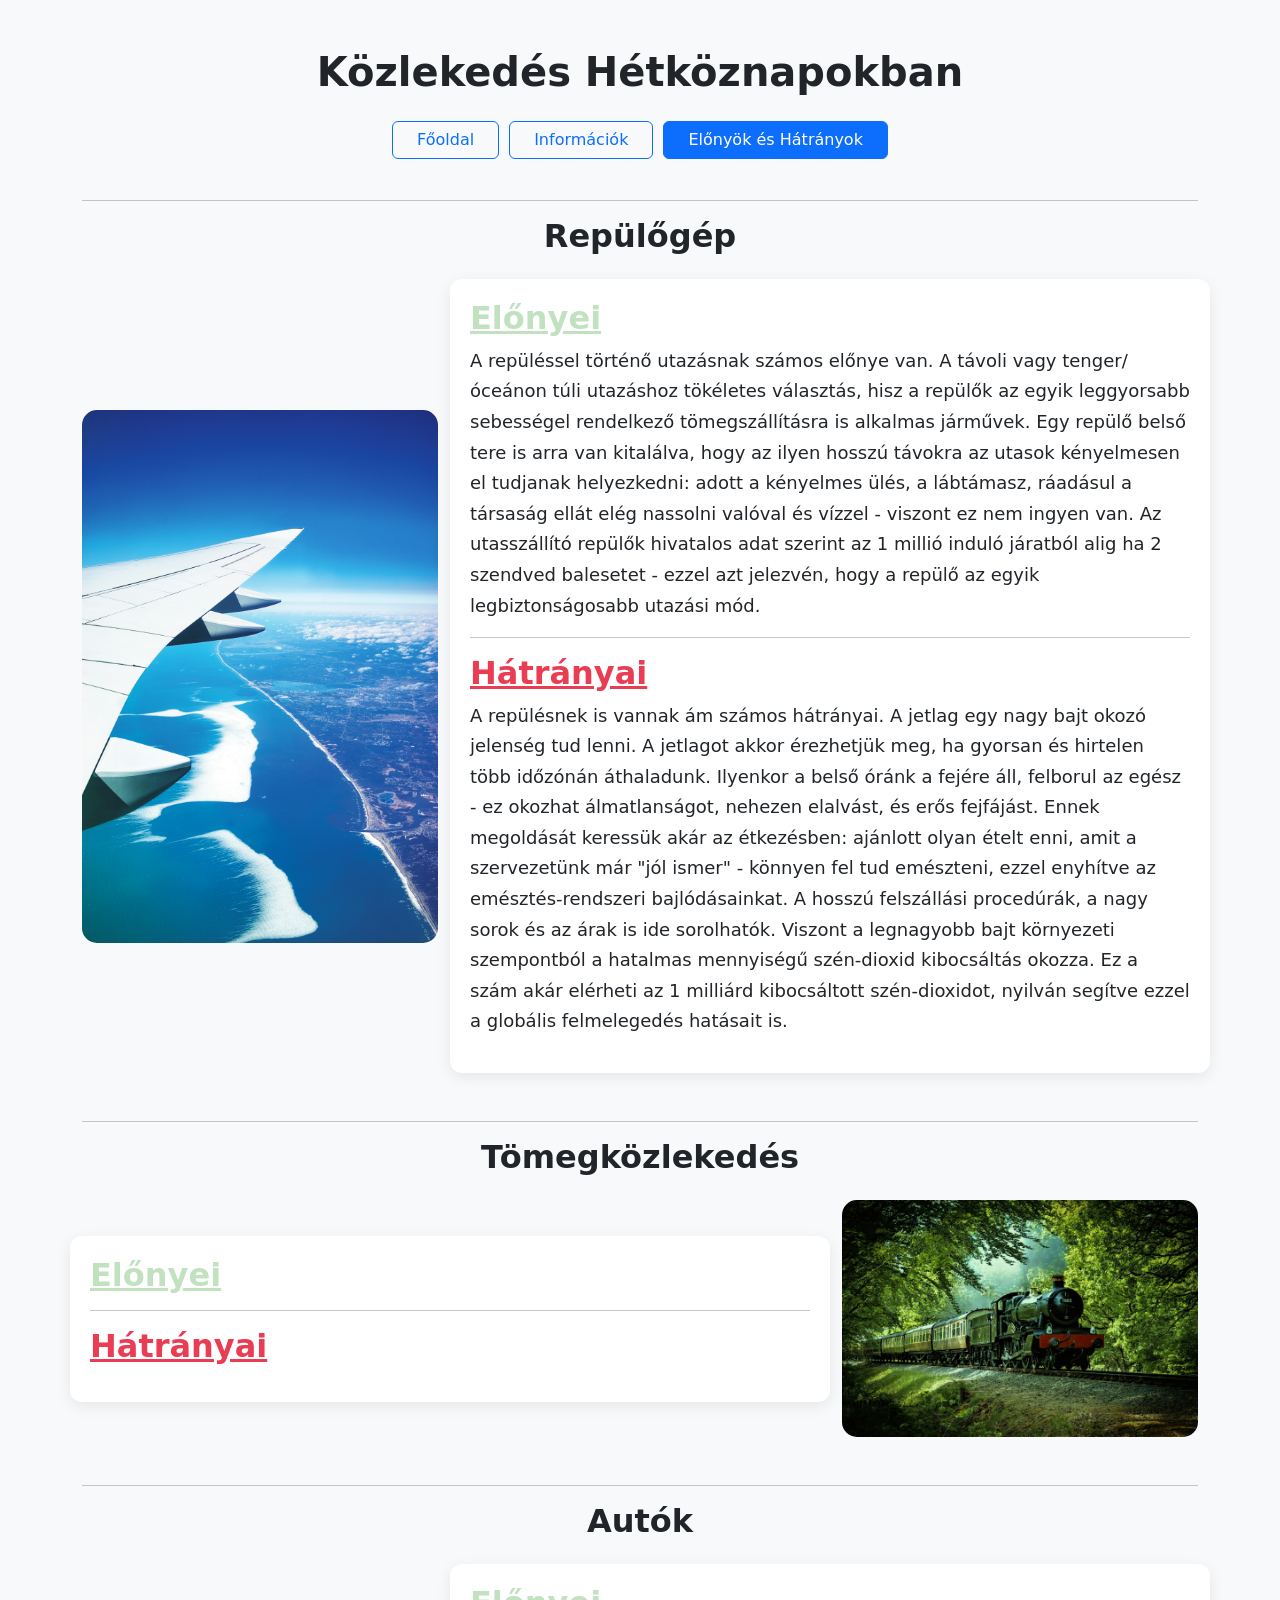
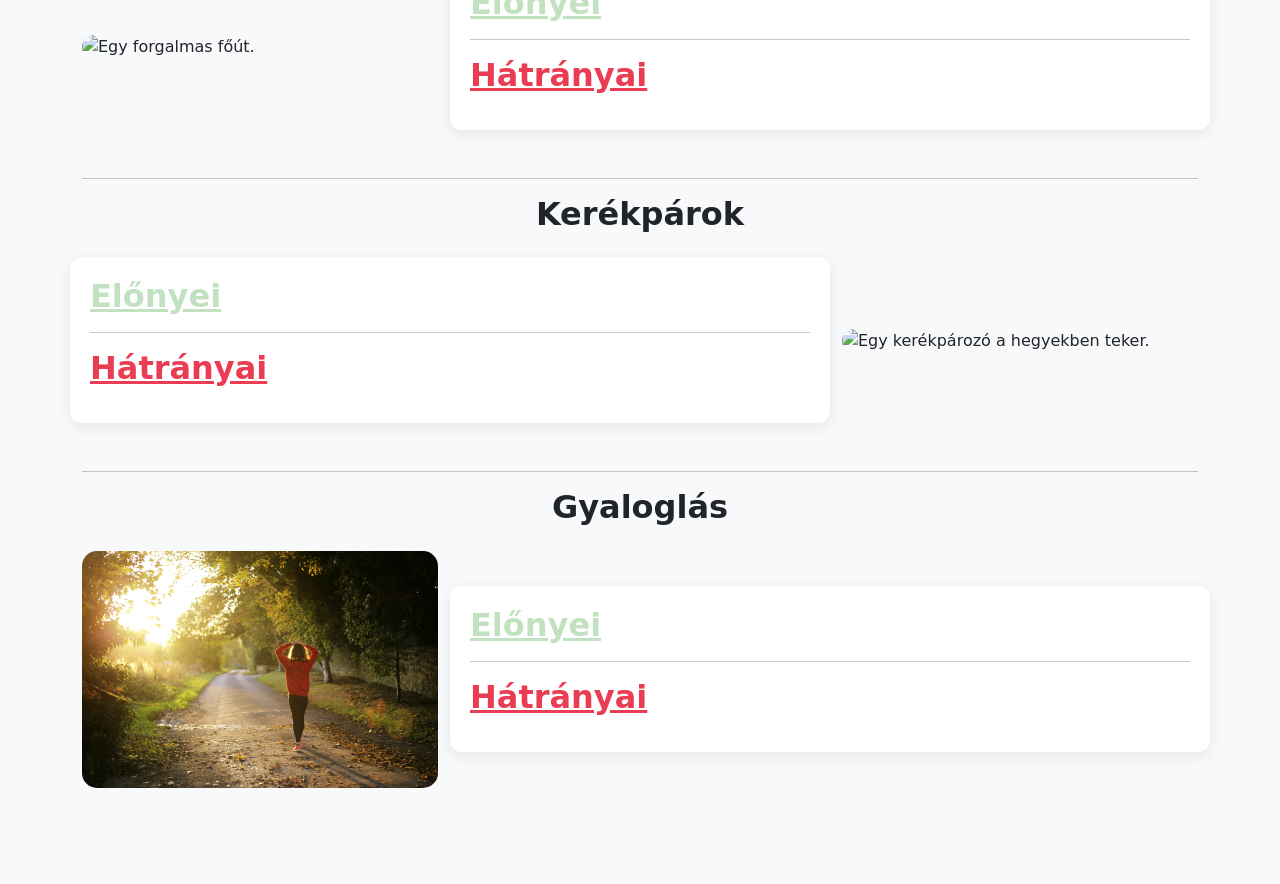
==== elony.html @ b7b1db4f "Blueprint" ====
<!DOCTYPE html>
<html lang="en">
<head>
    <meta charset="UTF-8">
    <title>Közlekedés Hétköznapokban - A közlekedési eszközök előnyei és hátrányai</title>
    <link rel="stylesheet" href="bootstrap.min.css">
    <link rel="stylesheet" href="style.css">
</head>
<body>
<div class="container py-5">
    <header class="head">
        <h1>Közlekedés Hétköznapokban</h1>
    </header>
    <div class="nav justify-content-center">
        <a class="btn btn-outline-primary px-4 btn-margin" target="_self" href="index.html">Főoldal</a>
        <a class="btn btn-outline-primary px-4 btn-margin" target="_self" href="info.html">Információk</a>
        <a class="btn btn-primary px-4 btn-margin" target="_self" href="elony.html">Előnyök és Hátrányok</a>
    </div>
    <hr>
    
    <div>
        <div class="row mb-5 align-items-center">
            <h2 class="head mb-4 text-center">Repülőgép</h2>
            <div class="col-md-4">
                <img src="img/plane-above-the-sea.jpg" alt="jew" class="img-fluid">
            </div>
            <div class="col-md-8 card-sajat">
                <div class="col-md-12">
                    <h2 id="elony">Előnyei</h2>
                    <p>A repüléssel történő utazásnak számos előnye van. A távoli vagy tenger/óceánon túli utazáshoz tökéletes választás, hisz a repülők az egyik leggyorsabb sebességel rendelkező tömegszállításra is alkalmas járművek. Egy repülő belső tere is arra van kitalálva, hogy az ilyen hosszú távokra az utasok kényelmesen el tudjanak helyezkedni: adott a kényelmes ülés, a lábtámasz, ráadásul a társaság ellát elég nassolni valóval és vízzel - viszont ez nem ingyen van. Az utasszállító repülők hivatalos adat szerint az 1 millió induló járatból alig ha 2 szendved balesetet - ezzel azt jelezvén, hogy a repülő az egyik legbiztonságosabb utazási mód.</p>
               </div>
               <hr>
               <div class="col-md-12">
                    <h2 id="hatrany">Hátrányai</h2>
                    <p>A repülésnek is vannak ám számos hátrányai. A jetlag egy nagy bajt okozó jelenség tud lenni. A jetlagot akkor érezhetjük meg, ha gyorsan és hirtelen több időzónán áthaladunk. Ilyenkor a belső óránk a fejére áll, felborul az egész - ez okozhat álmatlanságot, nehezen elalvást, és erős fejfájást. Ennek megoldását keressük akár az étkezésben: ajánlott olyan ételt enni, amit a szervezetünk már "jól ismer" - könnyen fel tud emészteni, ezzel enyhítve az emésztés-rendszeri bajlódásainkat. A hosszú felszállási procedúrák, a nagy sorok és az árak is ide sorolhatók. Viszont a legnagyobb bajt környezeti szempontból a hatalmas mennyiségű szén-dioxid kibocsáltás okozza. Ez a szám akár elérheti az 1 milliárd kibocsáltott szén-dioxidot, nyilván segítve ezzel a globális felmelegedés hatásait is.  </p>
               </div>
            </div>
        </div>
    </div>

    <hr>
    
    <div>
        <div class="row mb-5 align-items-center">
            <h2 class="head mb-4 text-center">Tömegközlekedés</h2>
            <div class="col-md-8 card-sajat">
                <div class="col-md-12">
                    <h2 id="elony">Előnyei</h2>
                    <p></p>
               </div>
               <hr>
               <div class="col-md-12">
                    <h2 id="hatrany">Hátrányai</h2>
                    <p></p>
               </div>
            </div>
             <div class="col-md-4">
                <img src="img/train-path-going-through-a-forest.jpg" alt="Egy régi évjárató utasszálító mozdony az erdő sűrűlyén át közlekedik." class="img-fluid">
            </div>
        </div>
    </div>
   
    <hr>

    <div>
        <div class="row mb-5 align-items-center">
            <h2 class="head mb-4 text-center">Autók</h2>
            <div class="col-md-4">
                <img src="img/a-busy-carway.jpg" alt="Egy forgalmas főút." class="img-fluid">
            </div>
            <div class="col-md-8 card-sajat">
                <div class="col-md-12">
                    <h2 id="elony">Előnyei</h2>
                    <p></p>
               </div>
               <hr>
               <div class="col-md-12">
                    <h2 id="hatrany">Hátrányai</h2>
                    <p></p>
               </div>
            </div>
        </div>
    </div>

    <hr>

    <div>
        <div class="row mb-5 align-items-center">
            <h2 class="head mb-4 text-center">Kerékpárok</h2>
            <div class="col-md-8 card-sajat">
                <div class="col-md-12">
                    <h2 id="elony">Előnyei</h2>
                    <p></p>
               </div>
               <hr>
               <div class="col-md-12">
                    <h2 id="hatrany">Hátrányai</h2>
                    <p></p>
               </div>
            </div>
             <div class="col-md-4">
                <img src="img/cycling-uphil.jpg" alt="Egy kerékpározó a hegyekben teker." class="img-fluid">
            </div>
        </div>
    </div>

    <hr>

    <div>
        <div class="row mb-5 align-items-center">
            <h2 class="head mb-4 text-center">Gyaloglás</h2>
            <div class="col-md-4">
                <img src="img/walking-in-the-forest.jpg" alt="A napsugaraiban sétál egy ember egy erdőn áthaladó ösvényen." class="img-fluid">
            </div>
            <div class="col-md-8 card-sajat">
                <div class="col-md-12">
                    <h2 id="elony">Előnyei</h2>
                    <p></p>
               </div>
               <hr>
               <div class="col-md-12">
                    <h2 id="hatrany">Hátrányai</h2>
                    <p></p>
               </div>
            </div>
        </div>
    </div>

<!-- AZ ÍRÁST BEFEJEZEM MAJDAN KÉSŐBB -->

</div>
</body>
</html>
---- style.css ----
.btn-margin {
    margin-top: 0px;
    margin-bottom: 25px;
    margin-left: 5px;
    margin-right: 5px;
}

.head {
    text-align: center;
    margin-bottom: 25px;
}

h1, h2 {
  font-weight: 600;
}

p {
  line-height: 1.7;
  font-size: large;
}

body {
    background-color: #f8f9fa;
}

img {
    border-radius: 15px;
    transition: 0.3s;
}

img:hover {
  transform: scale(1.03);
}

.card-sajat {
  background-color: white;
  border-radius: 12px;
  padding: 20px;
  box-shadow: 0 4px 15px rgba(0, 0, 0, 0.08)
}

.img-fluid {
    object-fit: cover;
}


#elony {
  color: #c1e1c1;
  text-decoration: underline;
}

#hatrany {
  color: #ea3c53;
  text-decoration: underline;
}
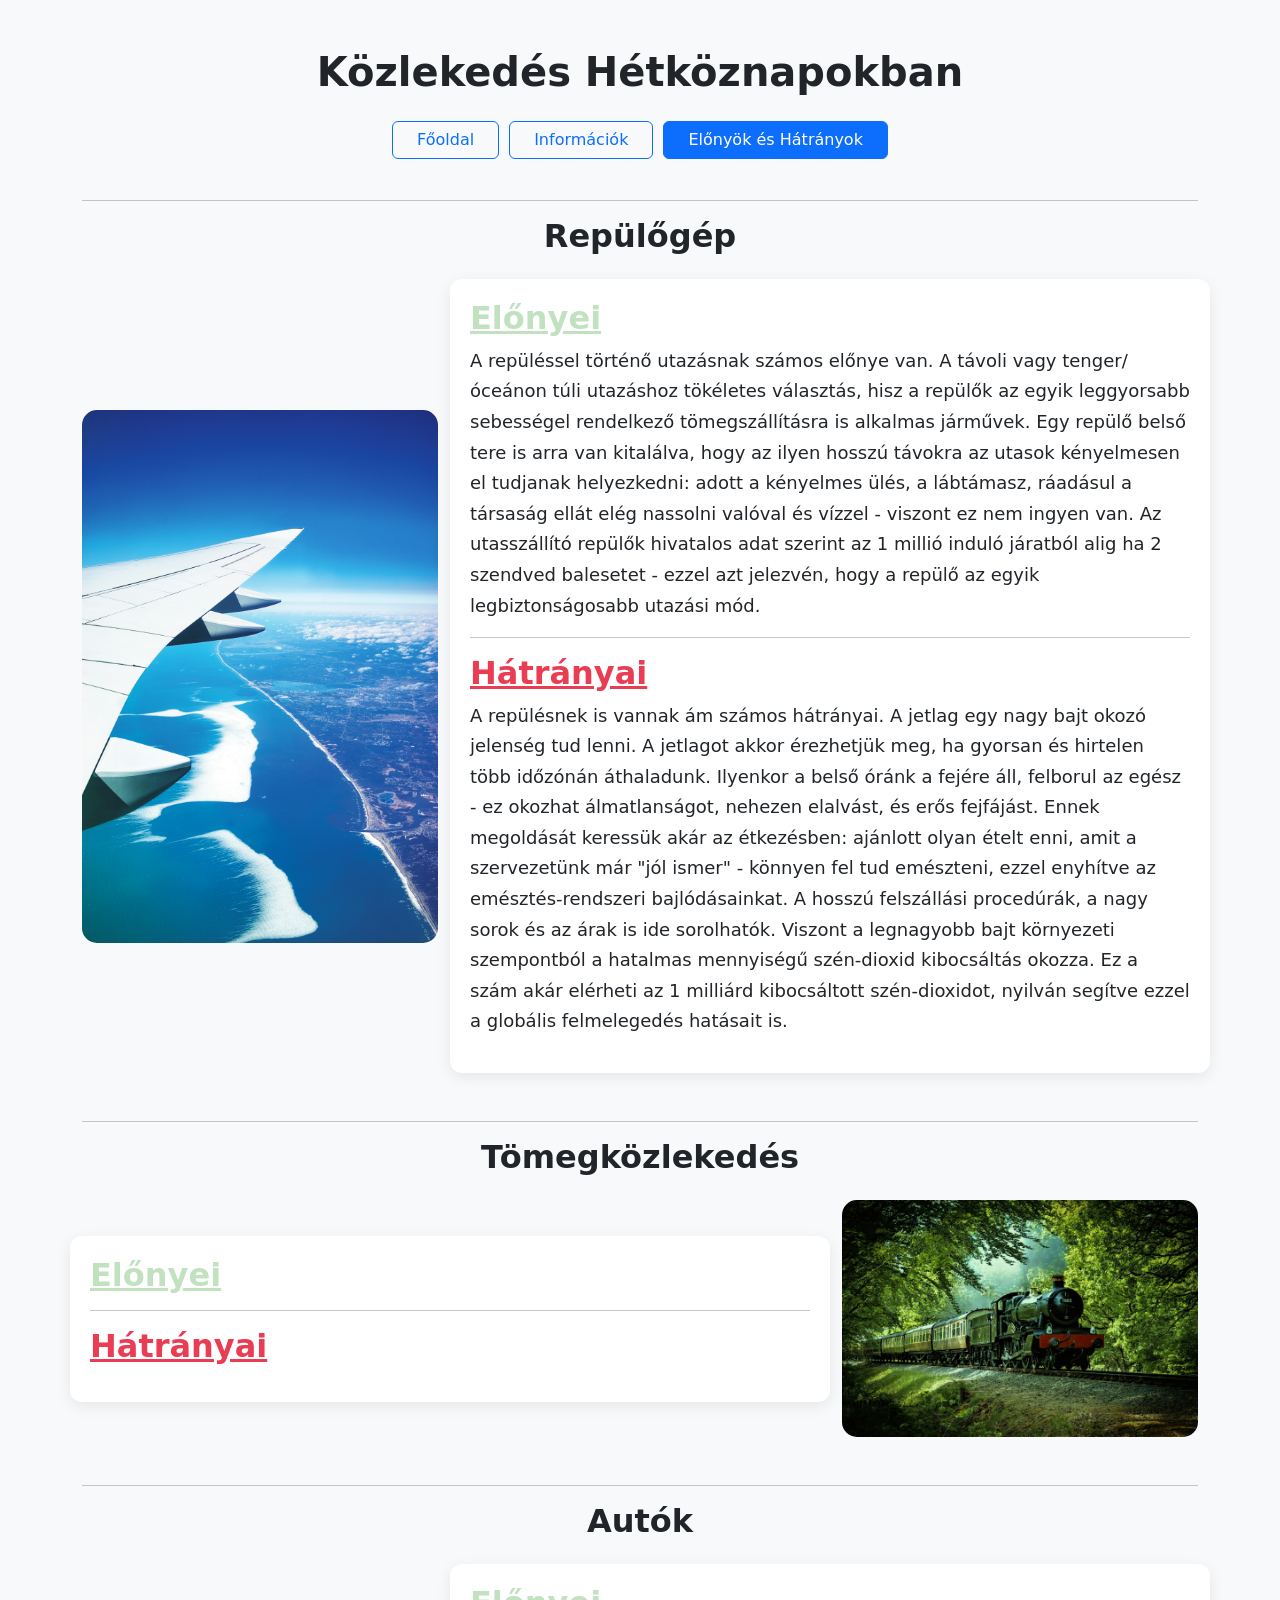
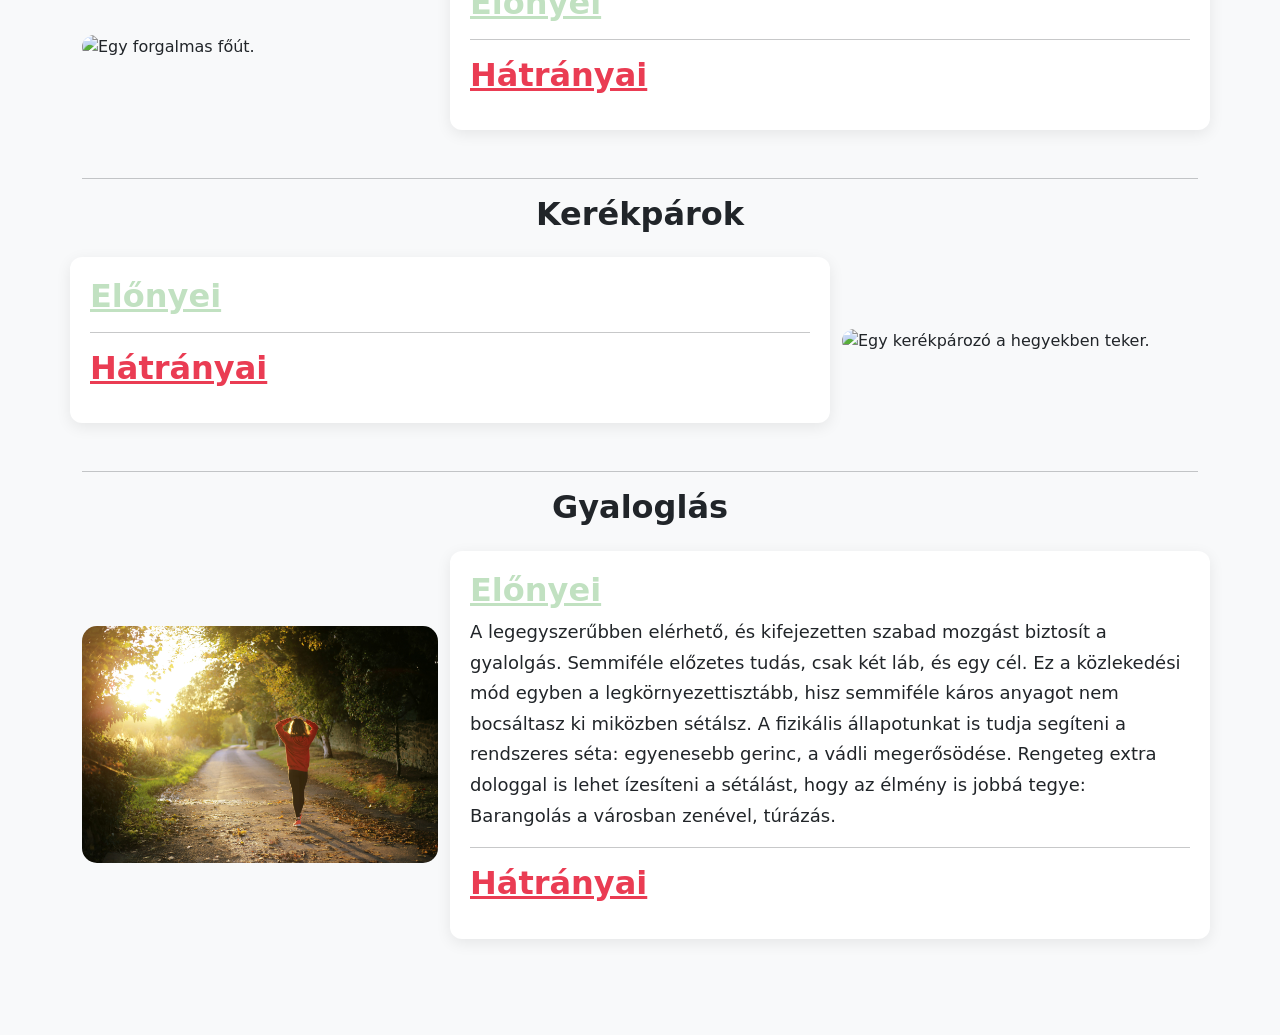
==== commit 8635a878: "megölöm magam bro" ====
--- a/elony.html
+++ b/elony.html
@@ -115,7 +115,7 @@
             <div class="col-md-8 card-sajat">
                 <div class="col-md-12">
                     <h2 id="elony">Előnyei</h2>
-                    <p></p>
+                    <p>A legegyszerűbben elérhető, és kifejezetten szabad mozgást biztosít a gyalolgás. Semmiféle előzetes tudás, csak két láb, és egy cél. Ez a közlekedési mód egyben a legkörnyezettisztább, hisz semmiféle káros anyagot nem bocsáltasz ki miközben sétálsz. A fizikális állapotunkat is tudja segíteni a rendszeres séta: egyenesebb gerinc, a vádli megerősödése. Rengeteg extra dologgal is lehet ízesíteni a sétálást, hogy az élmény is jobbá tegye: Barangolás a városban zenével, túrázás.</p>
                </div>
                <hr>
                <div class="col-md-12">
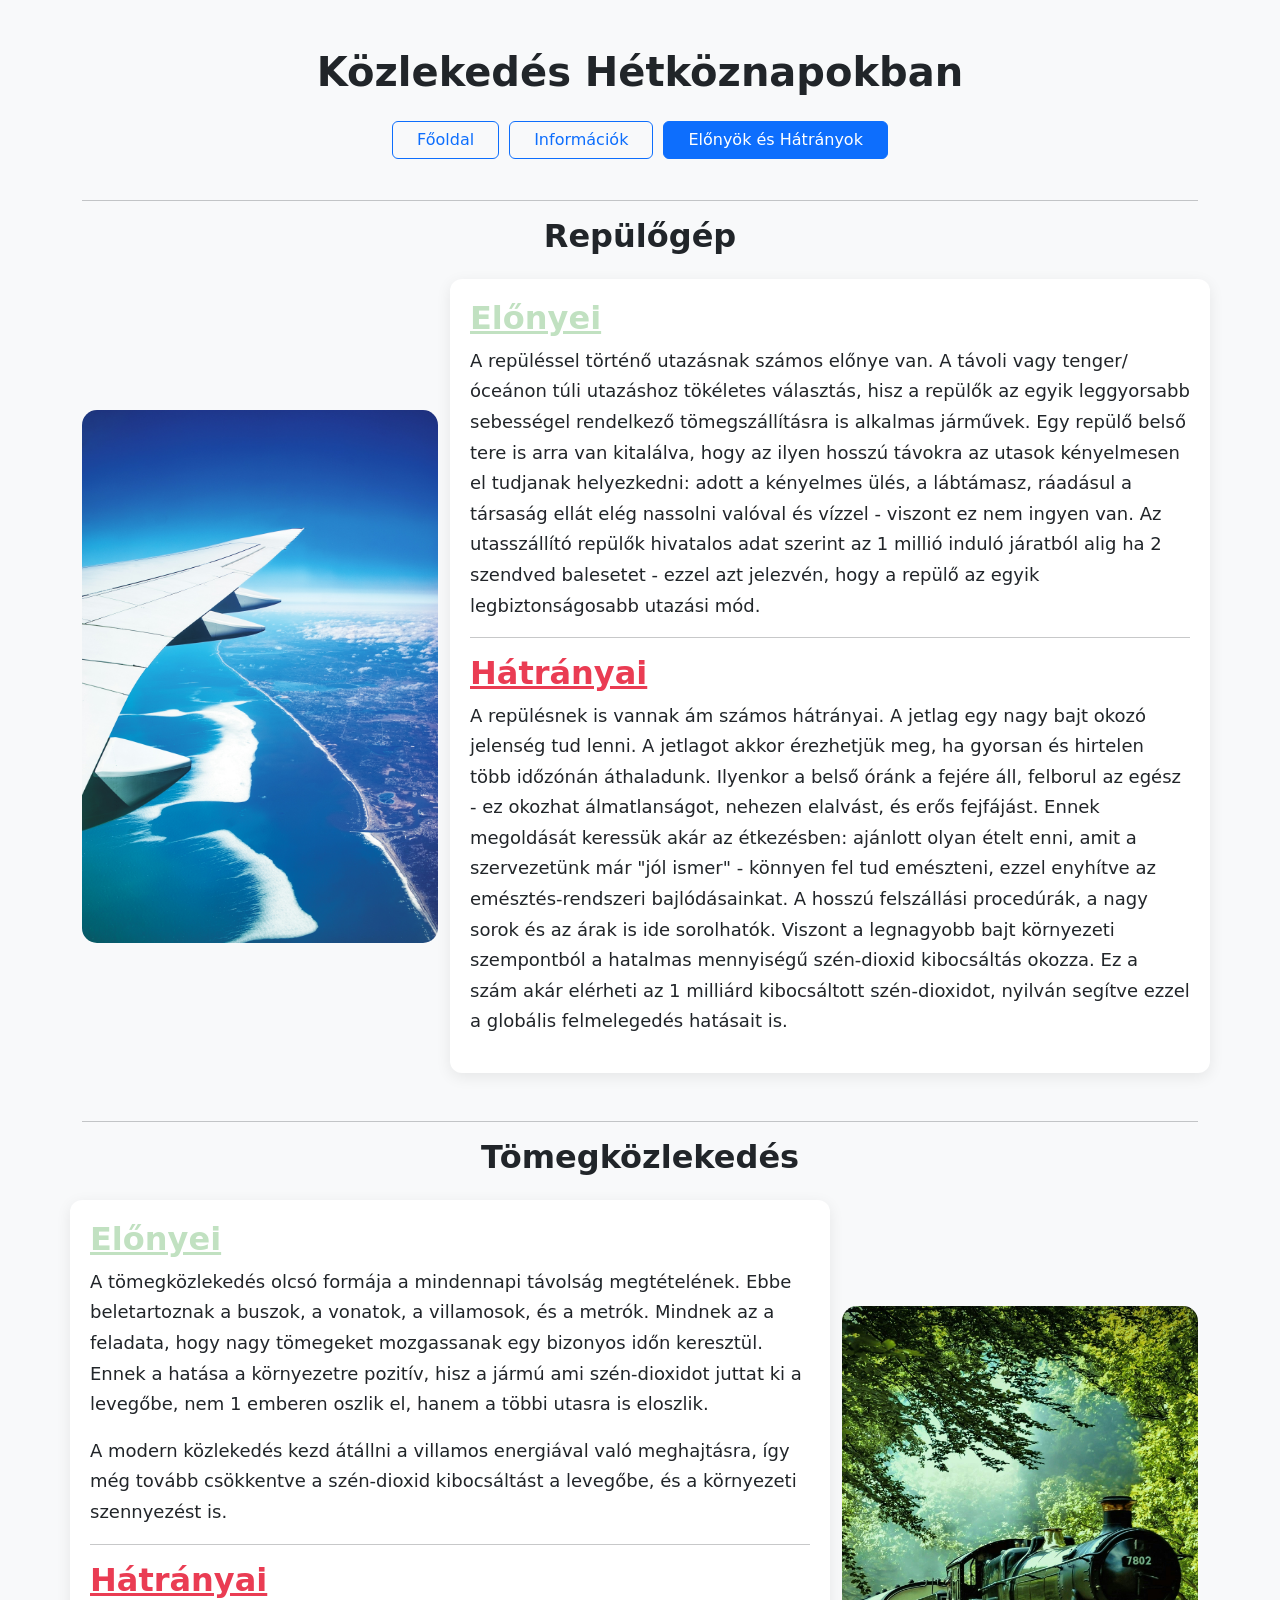
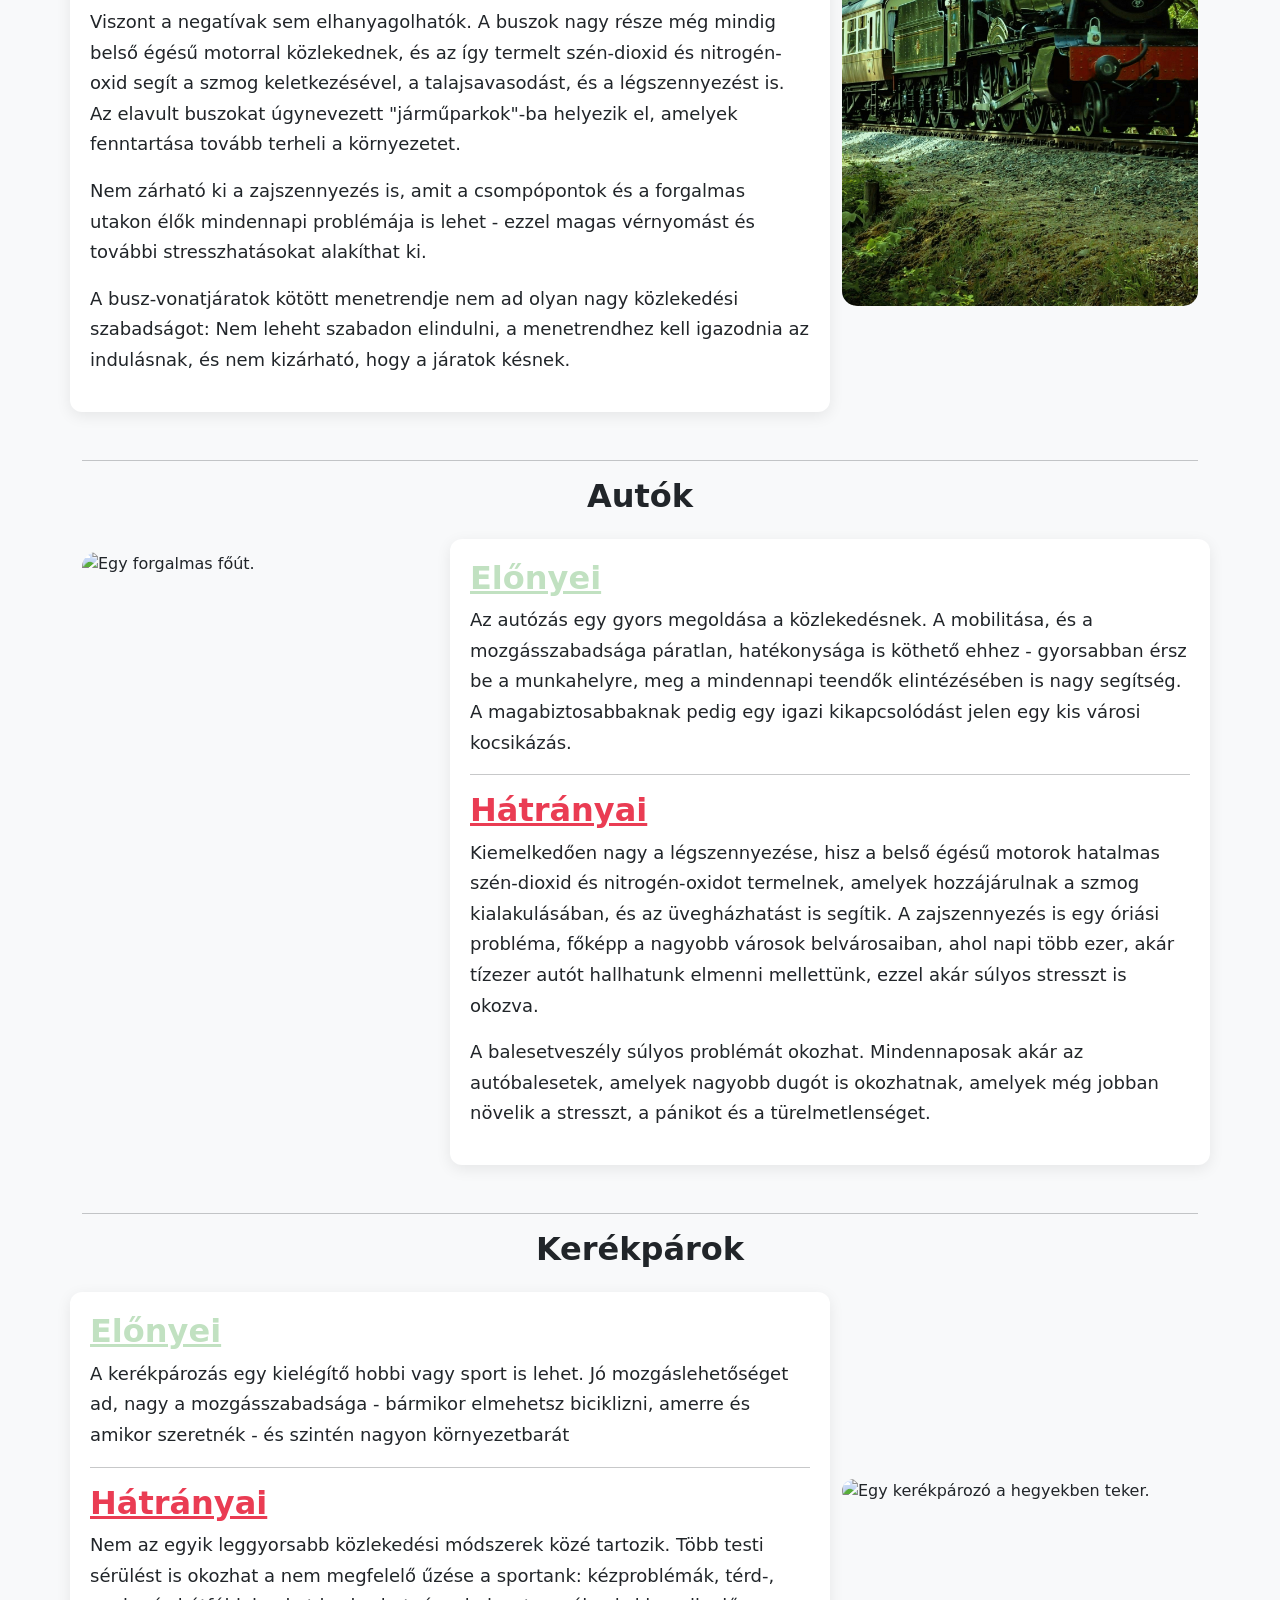
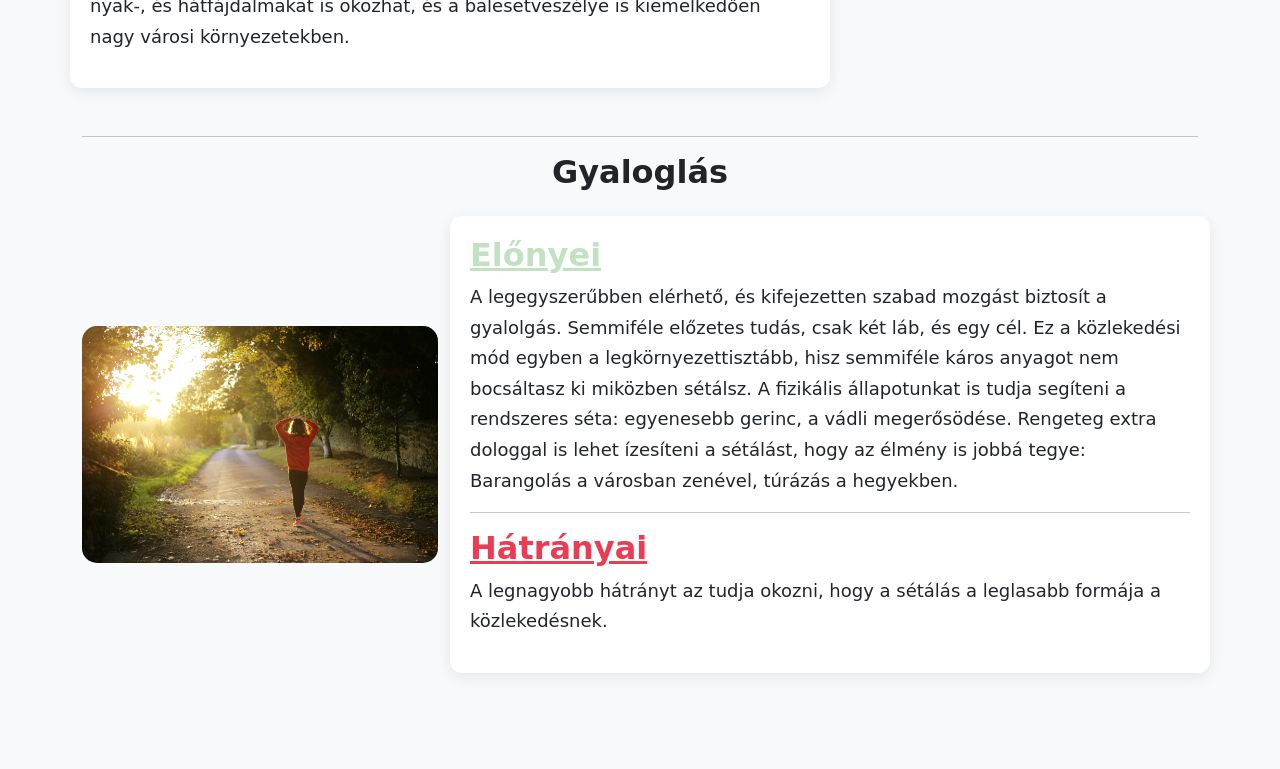
==== commit 901e1bde: "végső változtatások" ====
--- a/elony.html
+++ b/elony.html
@@ -46,16 +46,19 @@
             <div class="col-md-8 card-sajat">
                 <div class="col-md-12">
                     <h2 id="elony">Előnyei</h2>
-                    <p></p>
-               </div>
+                    <p>A tömegközlekedés olcsó formája a mindennapi távolság megtételének. Ebbe beletartoznak a buszok, a vonatok, a villamosok, és a metrók. Mindnek az a feladata, hogy nagy tömegeket mozgassanak egy bizonyos időn keresztül. Ennek a hatása a környezetre pozitív, hisz a jármú ami szén-dioxidot juttat ki a levegőbe, nem 1 emberen oszlik el, hanem a többi utasra is eloszlik.</p>
+                     <p>A modern közlekedés kezd átállni a villamos energiával való meghajtásra, így még tovább csökkentve a szén-dioxid kibocsáltást a levegőbe, és a környezeti szennyezést is.</p>
+                </div>
                <hr>
                <div class="col-md-12">
                     <h2 id="hatrany">Hátrányai</h2>
-                    <p></p>
+                    <p>Viszont a negatívak sem elhanyagolhatók. A buszok nagy része még mindig belső égésű motorral közlekednek, és az így termelt szén-dioxid és nitrogén-oxid segít a szmog keletkezésével, a talajsavasodást, és a légszennyezést is. Az elavult  buszokat úgynevezett "járműparkok"-ba helyezik el, amelyek fenntartása tovább terheli a környezetet.</p>
+                    <p>Nem zárható ki a zajszennyezés is, amit a csompópontok és a forgalmas utakon élők mindennapi problémája is lehet - ezzel magas vérnyomást és további stresszhatásokat alakíthat ki.</p>
+                    <p>A busz-vonatjáratok kötött menetrendje nem ad olyan nagy közlekedési szabadságot: Nem leheht szabadon elindulni, a menetrendhez kell igazodnia az indulásnak, és nem kizárható, hogy a járatok késnek.</p>
                </div>
             </div>
              <div class="col-md-4">
-                <img src="img/train-path-going-through-a-forest.jpg" alt="Egy régi évjárató utasszálító mozdony az erdő sűrűlyén át közlekedik." class="img-fluid">
+                <img src="img/train-path-going-through-a-forest.jpg" alt="Egy régi évjárató utasszálító mozdony az erdő sűrűlyén át közlekedik." class="img-fluid img-sajat">
             </div>
         </div>
     </div>
@@ -66,17 +69,18 @@
         <div class="row mb-5 align-items-center">
             <h2 class="head mb-4 text-center">Autók</h2>
             <div class="col-md-4">
-                <img src="img/a-busy-carway.jpg" alt="Egy forgalmas főút." class="img-fluid">
+                <img src="img/a-busy-carway.jpg" alt="Egy forgalmas főút." class="img-fluid img-sajat">
             </div>
             <div class="col-md-8 card-sajat">
                 <div class="col-md-12">
                     <h2 id="elony">Előnyei</h2>
-                    <p></p>
+                    <p>Az autózás egy gyors megoldása a közlekedésnek. A mobilitása, és a mozgásszabadsága páratlan, hatékonysága is köthető ehhez - gyorsabban érsz be a munkahelyre, meg a mindennapi teendők elintézésében is nagy segítség. A magabiztosabbaknak pedig egy igazi kikapcsolódást jelen egy kis városi kocsikázás.</p>
                </div>
                <hr>
                <div class="col-md-12">
                     <h2 id="hatrany">Hátrányai</h2>
-                    <p></p>
+                    <p>Kiemelkedően nagy a légszennyezése, hisz a belső égésű motorok hatalmas szén-dioxid és nitrogén-oxidot termelnek, amelyek hozzájárulnak a szmog kialakulásában, és az üvegházhatást is segítik. A zajszennyezés is egy óriási probléma, főképp a nagyobb városok belvárosaiban, ahol napi több ezer, akár tízezer autót hallhatunk elmenni mellettünk, ezzel akár súlyos stresszt is okozva.</p>
+                    <p>A balesetveszély súlyos problémát okozhat. Mindennaposak akár az autóbalesetek, amelyek nagyobb dugót is okozhatnak, amelyek még jobban növelik a stresszt, a pánikot és a türelmetlenséget.</p>
                </div>
             </div>
         </div>
@@ -90,12 +94,12 @@
             <div class="col-md-8 card-sajat">
                 <div class="col-md-12">
                     <h2 id="elony">Előnyei</h2>
-                    <p></p>
+                    <p>A kerékpározás egy kielégítő hobbi vagy sport is lehet. Jó mozgáslehetőséget ad, nagy a mozgásszabadsága - bármikor elmehetsz biciklizni, amerre és amikor szeretnék - és szintén nagyon környezetbarát</p>
                </div>
                <hr>
                <div class="col-md-12">
                     <h2 id="hatrany">Hátrányai</h2>
-                    <p></p>
+                    <p>Nem az egyik leggyorsabb közlekedési módszerek közé tartozik. Több testi sérülést is okozhat a nem megfelelő űzése a sportank: kézproblémák, térd-, nyak-, és hátfájdalmakat is okozhat, és a balesetveszélye is kiemelkedően nagy városi környezetekben.</p>
                </div>
             </div>
              <div class="col-md-4">
@@ -115,12 +119,12 @@
             <div class="col-md-8 card-sajat">
                 <div class="col-md-12">
                     <h2 id="elony">Előnyei</h2>
-                    <p>A legegyszerűbben elérhető, és kifejezetten szabad mozgást biztosít a gyalolgás. Semmiféle előzetes tudás, csak két láb, és egy cél. Ez a közlekedési mód egyben a legkörnyezettisztább, hisz semmiféle káros anyagot nem bocsáltasz ki miközben sétálsz. A fizikális állapotunkat is tudja segíteni a rendszeres séta: egyenesebb gerinc, a vádli megerősödése. Rengeteg extra dologgal is lehet ízesíteni a sétálást, hogy az élmény is jobbá tegye: Barangolás a városban zenével, túrázás.</p>
+                    <p>A legegyszerűbben elérhető, és kifejezetten szabad mozgást biztosít a gyalolgás. Semmiféle előzetes tudás, csak két láb, és egy cél. Ez a közlekedési mód egyben a legkörnyezettisztább, hisz semmiféle káros anyagot nem bocsáltasz ki miközben sétálsz. A fizikális állapotunkat is tudja segíteni a rendszeres séta: egyenesebb gerinc, a vádli megerősödése. Rengeteg extra dologgal is lehet ízesíteni a sétálást, hogy az élmény is jobbá tegye: Barangolás a városban zenével, túrázás a hegyekben.</p>
                </div>
                <hr>
                <div class="col-md-12">
                     <h2 id="hatrany">Hátrányai</h2>
-                    <p></p>
+                    <p>A legnagyobb hátrányt az tudja okozni, hogy a sétálás a leglasabb formája a közlekedésnek. </p>
                </div>
             </div>
         </div>
--- a/style.css
+++ b/style.css
@@ -43,6 +43,10 @@
     object-fit: cover;
 }
 
+.img-sajat {
+  min-height: 600px;
+}
+
 
 #elony {
   color: #c1e1c1;
